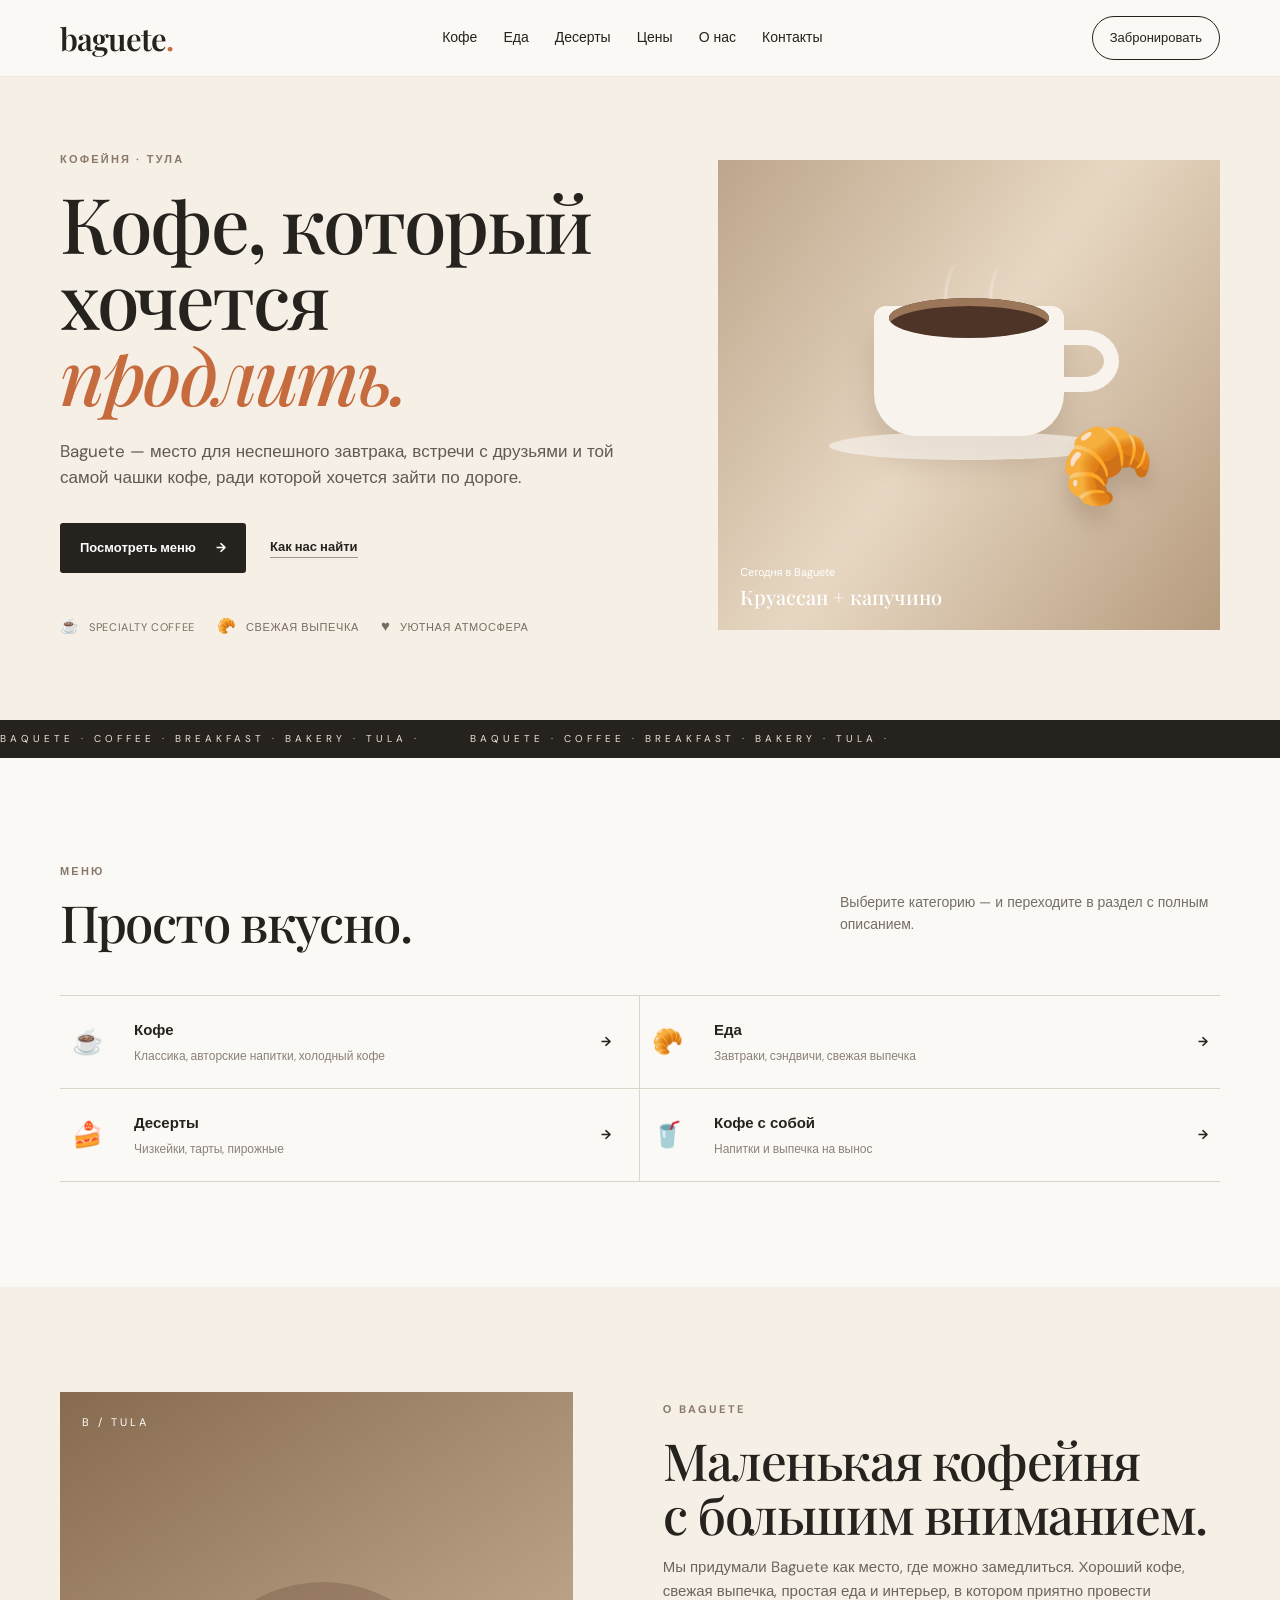
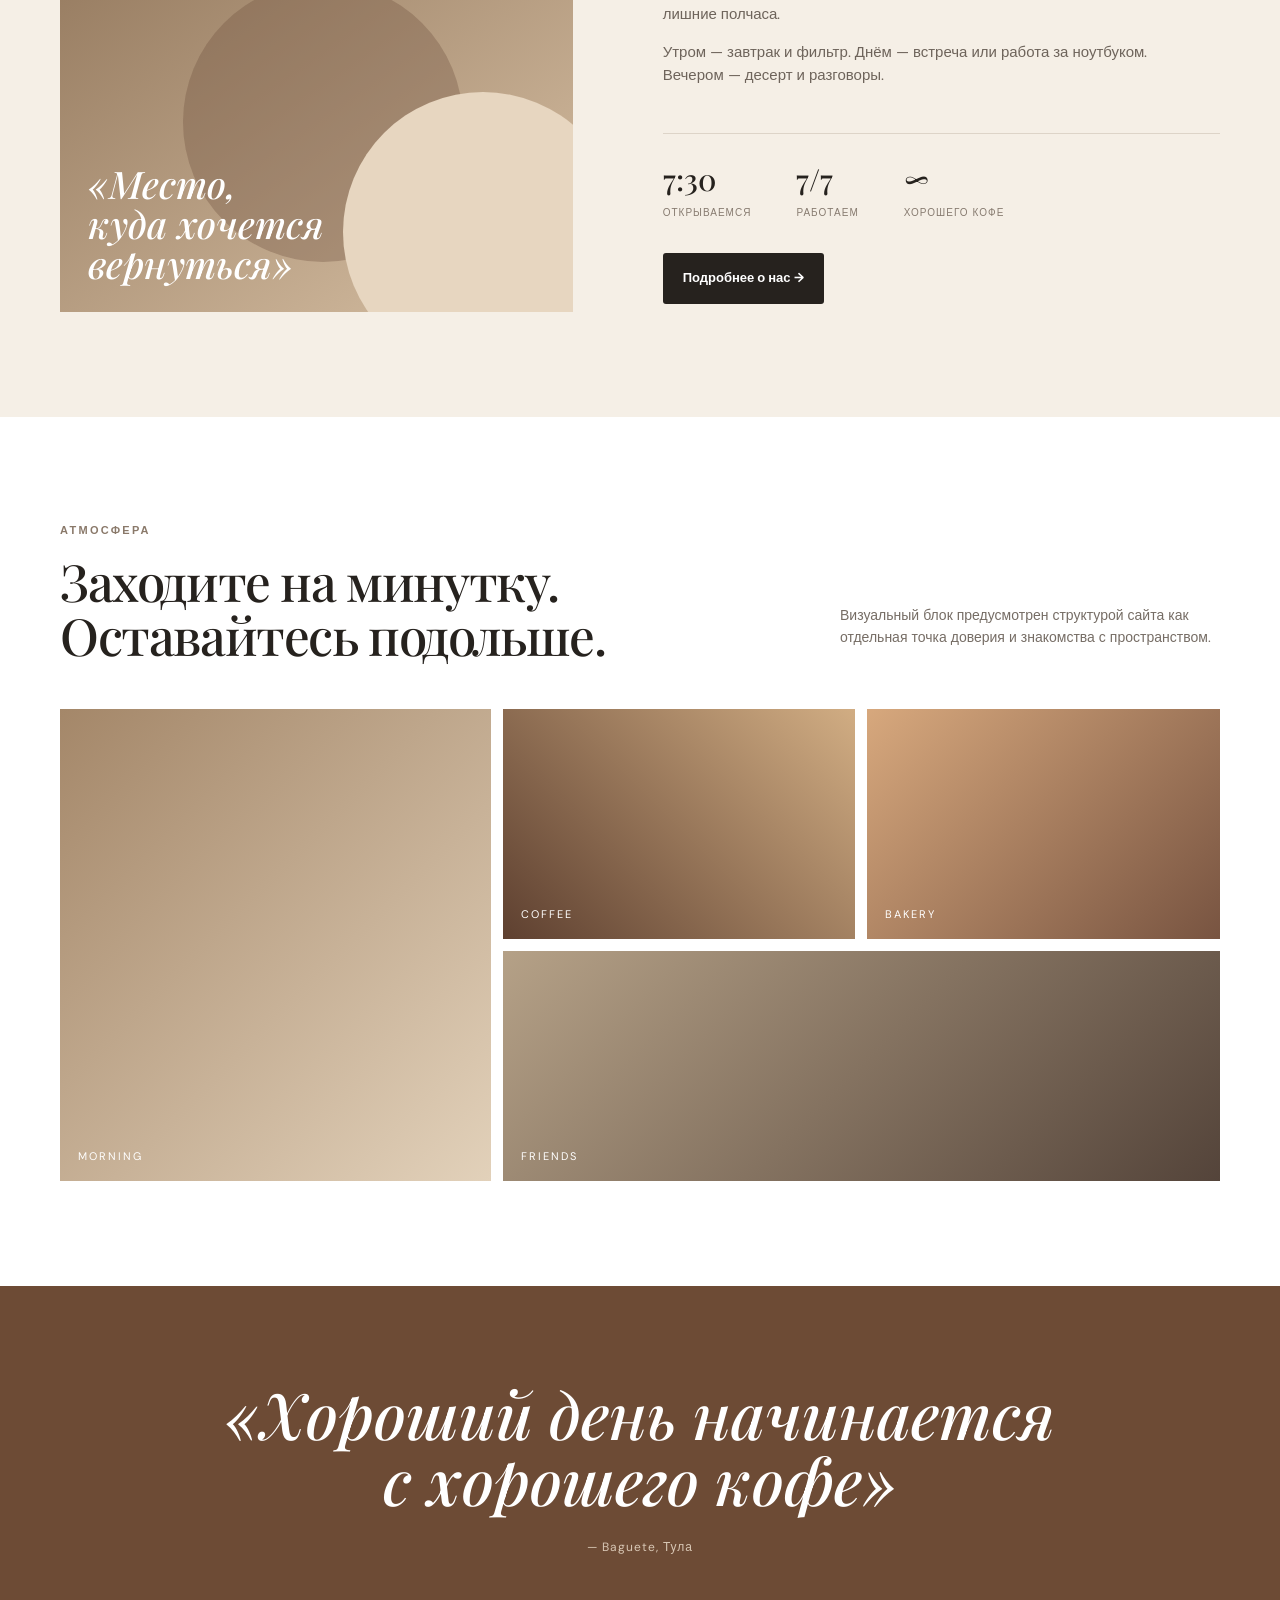
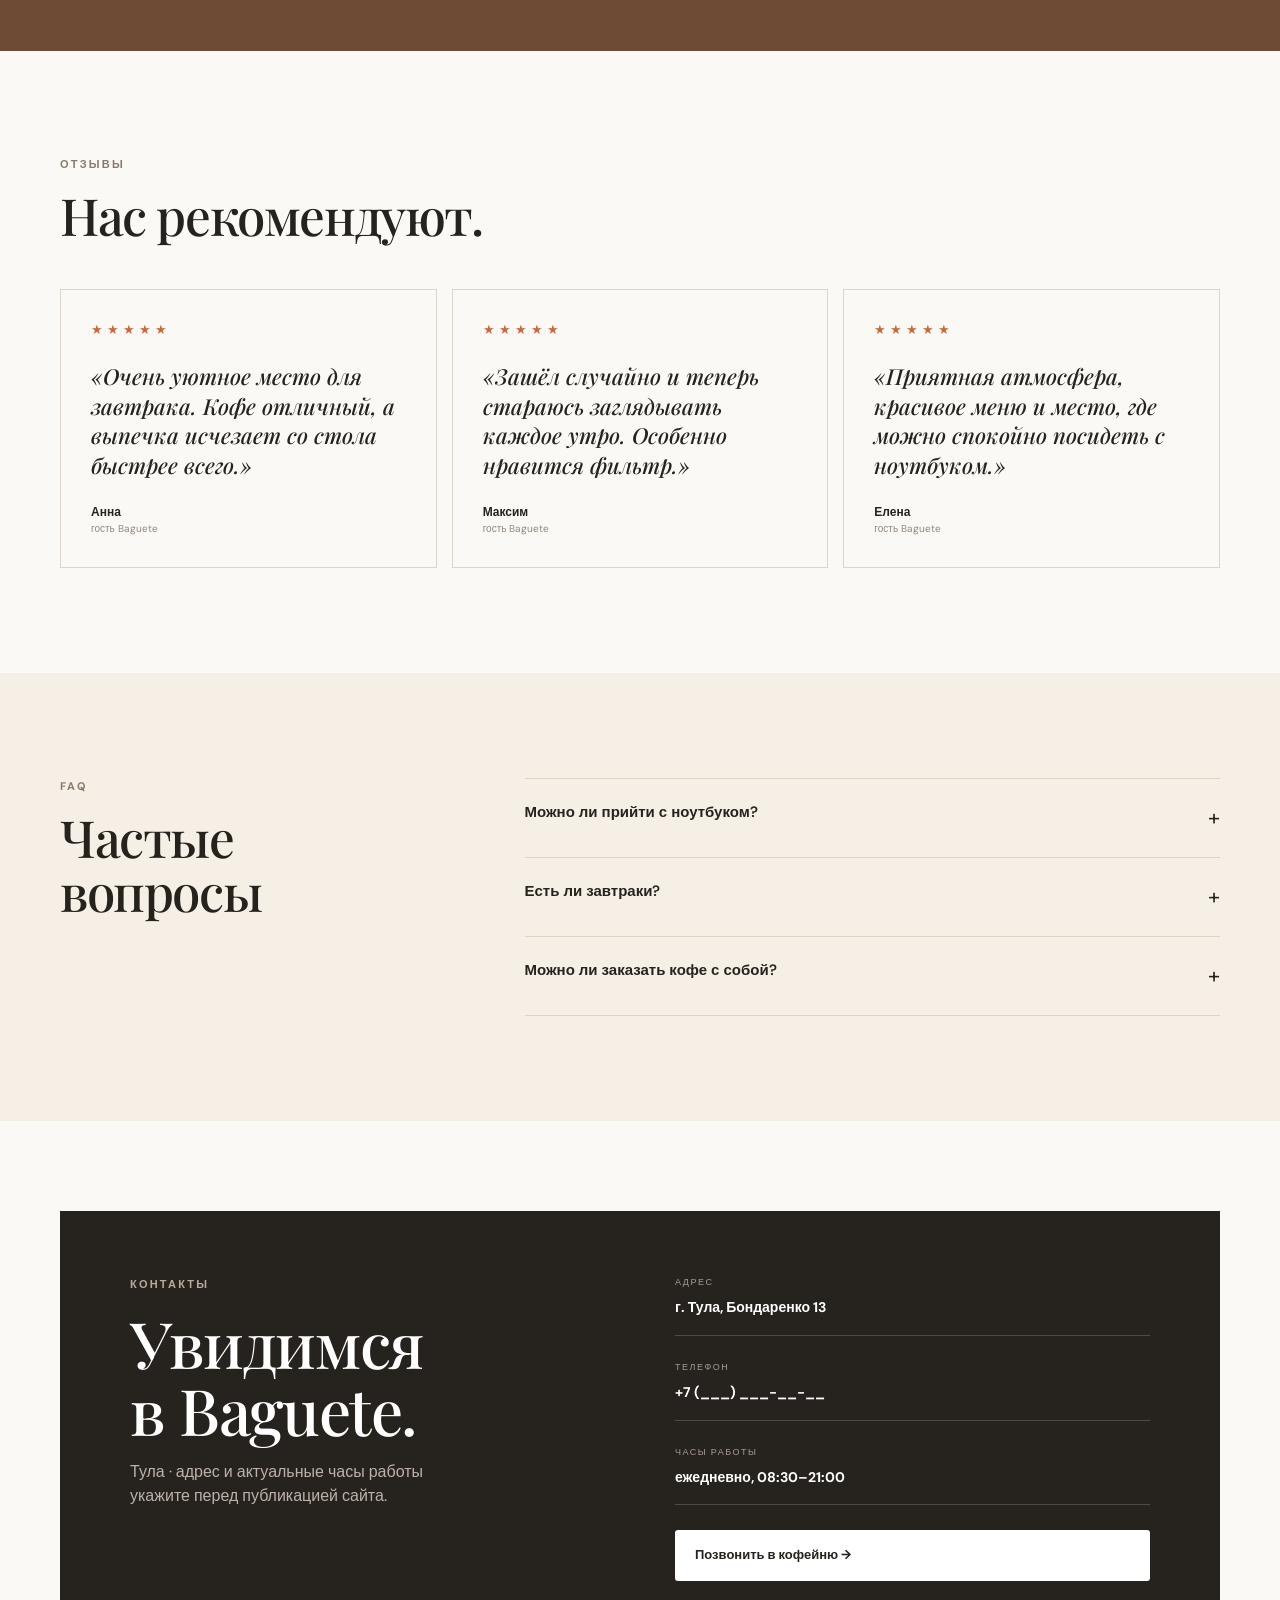
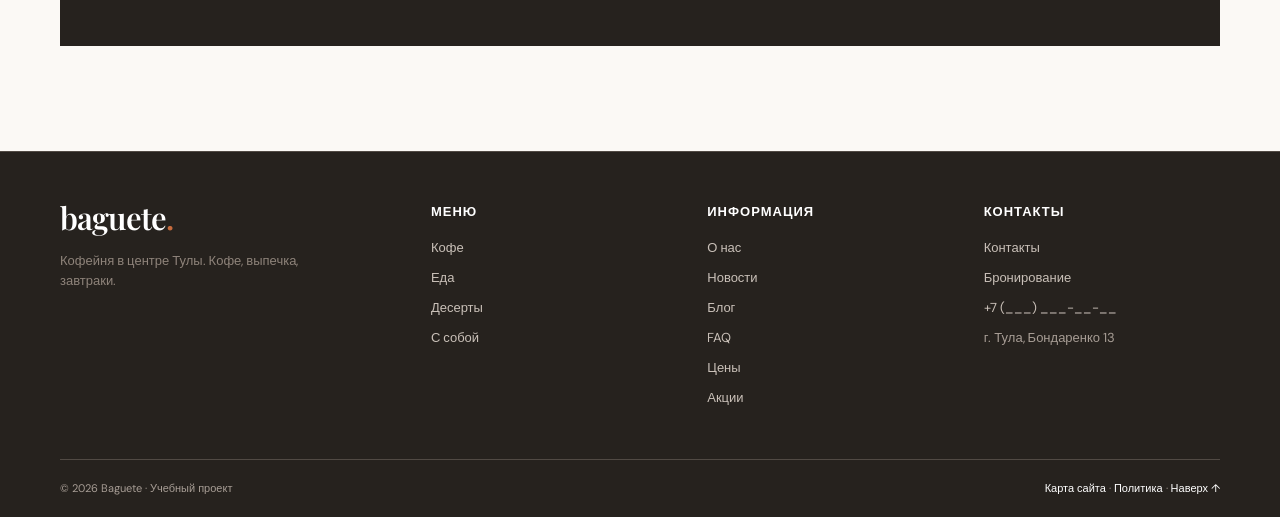
==== index.html @ bb3af548 "Add files via upload" ====
<!doctype html>
<html lang="ru">
<head>
  <meta charset="utf-8">
  <meta name="viewport" content="width=device-width, initial-scale=1">
  <title>Baguete — кофейня в Туле | Кофе, выпечка и завтраки</title>
  <meta name="description" content="Baguete — уютная кофейня в Туле. Кофе, свежая выпечка, завтраки и десерты. Загляните на чашку кофе и свежую багету.">
  <meta name="keywords" content="кофейня Тула, кофе Тула, Baguete Тула, выпечка Тула, завтраки Тула">
  <link rel="canonical" href="https://baguete-tula.example/">
  <meta property="og:title" content="Baguete — кофейня в Туле">
  <meta property="og:description" content="Кофе, свежая выпечка и уютная атмосфера в центре Тулы.">
  <meta property="og:type" content="website">
  <link rel="icon" href="favicon.svg" type="image/svg+xml">
  <link rel="stylesheet" href="style.css">
</head>
<body>
<header class="header" id="top">
  <div class="container nav">
    <a class="logo" href="index.html" aria-label="Baguete">baguete<span>.</span></a>
    <nav class="desktop-nav" aria-label="Основная навигация">
      <a href="catalog/coffee.html">Кофе</a>
      <a href="catalog/food.html">Еда</a>
      <a href="catalog/desserts.html">Десерты</a>
      <a href="prices.html">Цены</a>
      <a href="about.html">О нас</a>
      <a href="contacts.html">Контакты</a>
    </nav>
    <a class="nav-btn" href="booking.html">Забронировать</a>
    <button class="burger" aria-label="Открыть меню">☰</button>
  </div>
  <div class="mobile-nav">
    <a href="catalog/coffee.html">Кофе</a>
    <a href="catalog/food.html">Еда</a>
    <a href="catalog/desserts.html">Десерты</a>
    <a href="catalog/takeaway.html">С собой</a>
    <a href="prices.html">Цены</a>
    <a href="promo.html">Акции</a>
    <a href="booking.html">Бронирование</a>
    <a href="about.html">О нас</a>
    <a href="news.html">Новости</a>
    <a href="blog.html">Блог</a>
    <a href="faq.html">FAQ</a>
    <a href="contacts.html">Контакты</a>
    <a href="sitemap.html">Карта сайта</a>
  </div>
</header>

<main>
  <section class="hero">
    <div class="container hero-grid">
      <div class="hero-copy">
        <p class="eyebrow">кофейня · Тула</p>
        <h1>Кофе, который хочется<br><em>продлить.</em></h1>
        <p class="lead">Baguete — место для неспешного завтрака, встречи с друзьями и той самой чашки кофе, ради которой хочется зайти по дороге.</p>
        <div class="hero-actions">
          <a class="btn btn-dark" href="catalog/coffee.html">Посмотреть меню <span>→</span></a>
          <a class="text-link" href="contacts.html">Как нас найти</a>
        </div>
        <div class="mini-facts">
          <span><b>☕</b> specialty coffee</span>
          <span><b>🥐</b> свежая выпечка</span>
          <span><b>♥</b> уютная атмосфера</span>
        </div>
      </div>
      <div class="hero-card">
        <div class="coffee-art">
          <div class="steam s1"></div><div class="steam s2"></div>
          <div class="cup"><div class="coffee"></div><div class="handle"></div></div>
          <div class="plate"></div>
          <div class="pastry">🥐</div>
        </div>
        <div class="hero-card-caption"><span>Сегодня в Baguete</span><strong>Круассан + капучино</strong></div>
      </div>
    </div>
  </section>

  <section class="ticker"><div class="ticker-inner"><span>BAQUETE · COFFEE · BREAKFAST · BAKERY · TULA · </span><span>BAQUETE · COFFEE · BREAKFAST · BAKERY · TULA · </span></div></section>

  <section class="section" id="menu">
    <div class="container">
      <div class="section-head">
        <div><p class="eyebrow">меню</p><h2>Просто вкусно.</h2></div>
        <p>Выберите категорию — и переходите в раздел с полным описанием.</p>
      </div>
      <div class="menu-grid">
        <a class="menu-item" href="catalog/coffee.html">
          <div class="item-icon">☕</div>
          <div><h3>Кофе</h3><p>Классика, авторские напитки, холодный кофе</p></div>
          <strong>→</strong>
        </a>
        <a class="menu-item" href="catalog/food.html">
          <div class="item-icon">🥐</div>
          <div><h3>Еда</h3><p>Завтраки, сэндвичи, свежая выпечка</p></div>
          <strong>→</strong>
        </a>
        <a class="menu-item" href="catalog/desserts.html">
          <div class="item-icon">🍰</div>
          <div><h3>Десерты</h3><p>Чизкейки, тарты, пирожные</p></div>
          <strong>→</strong>
        </a>
        <a class="menu-item" href="catalog/takeaway.html">
          <div class="item-icon">🥤</div>
          <div><h3>Кофе с собой</h3><p>Напитки и выпечка на вынос</p></div>
          <strong>→</strong>
        </a>
      </div>
    </div>
  </section>

  <section class="about section" id="about">
    <div class="container about-grid">
      <div class="about-photo"><div class="photo-label">B / TULA</div><div class="photo-quote">«Место,<br>куда хочется<br>вернуться»</div></div>
      <div class="about-copy">
        <p class="eyebrow">о Baguete</p><h2>Маленькая кофейня<br>с большим вниманием.</h2>
        <p>Мы придумали Baguete как место, где можно замедлиться. Хороший кофе, свежая выпечка, простая еда и интерьер, в котором приятно провести лишние полчаса.</p>
        <p>Утром — завтрак и фильтр. Днём — встреча или работа за ноутбуком. Вечером — десерт и разговоры.</p>
        <div class="stats"><div><strong>7:30</strong><span>открываемся</span></div><div><strong>7/7</strong><span>работаем</span></div><div><strong>∞</strong><span>хорошего кофе</span></div></div>
        <a class="btn btn-dark" href="about.html" style="margin-top:30px;">Подробнее о нас →</a>
      </div>
    </div>
  </section>

  <section class="section gallery" id="gallery">
    <div class="container">
      <div class="section-head"><div><p class="eyebrow">атмосфера</p><h2>Заходите на минутку.<br>Оставайтесь подольше.</h2></div><p>Визуальный блок предусмотрен структурой сайта как отдельная точка доверия и знакомства с пространством.</p></div>
      <div class="gallery-grid"><div class="g g1"><span>morning</span></div><div class="g g2"><span>coffee</span></div><div class="g g3"><span>bakery</span></div><div class="g g4"><span>friends</span></div></div>
    </div>
  </section>

  <section class="quote-section"><div class="container"><p>«Хороший день начинается<br>с хорошего кофе»</p><span>— Baguete, Тула</span></div></section>

  <section class="section reviews" id="reviews">
    <div class="container">
      <div class="section-head"><div><p class="eyebrow">отзывы</p><h2>Нас рекомендуют.</h2></div></div>
      <div class="review-grid">
        <article><div class="stars">★★★★★</div><p>«Очень уютное место для завтрака. Кофе отличный, а выпечка исчезает со стола быстрее всего.»</p><strong>Анна</strong><span>гость Baguete</span></article>
        <article><div class="stars">★★★★★</div><p>«Зашёл случайно и теперь стараюсь заглядывать каждое утро. Особенно нравится фильтр.»</p><strong>Максим</strong><span>гость Baguete</span></article>
        <article><div class="stars">★★★★★</div><p>«Приятная атмосфера, красивое меню и место, где можно спокойно посидеть с ноутбуком.»</p><strong>Елена</strong><span>гость Baguete</span></article>
      </div>
    </div>
  </section>

  <section class="faq section">
    <div class="container faq-grid">
      <div><p class="eyebrow">FAQ</p><h2>Частые вопросы</h2></div>
      <div class="faq-list">
        <details><summary>Можно ли прийти с ноутбуком? <span>+</span></summary><p>Да. В Baguete можно спокойно поработать или встретиться по делам.</p></details>
        <details><summary>Есть ли завтраки? <span>+</span></summary><p>Да, в меню предусмотрены завтраки и блюда, которые хорошо подходят для утра.</p></details>
        <details><summary>Можно ли заказать кофе с собой? <span>+</span></summary><p>Конечно. Кофе и выпечку можно взять с собой.</p></details>
      </div>
    </div>
  </section>

  <section class="contact section" id="contacts">
    <div class="container contact-card">
      <div><p class="eyebrow">контакты</p><h2>Увидимся<br>в Baguete.</h2><p class="contact-lead">Тула · адрес и актуальные часы работы укажите перед публикацией сайта.</p></div>
      <div class="contact-info">
        <div><span>АДРЕС</span><strong>г. Тула, Бондаренко 13</strong></div>
        <div><span>ТЕЛЕФОН</span><strong>+7 (___) ___-__-__</strong></div>
        <div><span>ЧАСЫ РАБОТЫ</span><strong>ежедневно, 08:30–21:00</strong></div>
        <a class="btn btn-light" href="tel:+70000000000">Позвонить в кофейню →</a>
      </div>
    </div>
  </section>
</main>

<footer class="footer">
  <div class="container footer-grid">
    <div>
      <a class="logo light" href="index.html">baguete<span>.</span></a>
      <p class="footer-about">Кофейня в центре Тулы. Кофе, выпечка, завтраки.</p>
    </div>
    <div>
      <h4>Меню</h4>
      <ul>
        <li><a href="catalog/coffee.html">Кофе</a></li>
        <li><a href="catalog/food.html">Еда</a></li>
        <li><a href="catalog/desserts.html">Десерты</a></li>
        <li><a href="catalog/takeaway.html">С собой</a></li>
      </ul>
    </div>
    <div>
      <h4>Информация</h4>
      <ul>
        <li><a href="about.html">О нас</a></li>
        <li><a href="news.html">Новости</a></li>
        <li><a href="blog.html">Блог</a></li>
        <li><a href="faq.html">FAQ</a></li>
        <li><a href="prices.html">Цены</a></li>
        <li><a href="promo.html">Акции</a></li>
      </ul>
    </div>
    <div>
      <h4>Контакты</h4>
      <ul>
        <li><a href="contacts.html">Контакты</a></li>
        <li><a href="booking.html">Бронирование</a></li>
        <li><a href="tel:+70000000000">+7 (___) ___-__-__</a></li>
        <li>г. Тула, Бондаренко 13</li>
      </ul>
    </div>
  </div>
  <div class="container footer-row">
    <span>© 2026 Baguete · Учебный проект</span>
    <div>
      <a href="sitemap.html">Карта сайта</a> ·
      <a href="privacy.html">Политика</a> ·
      <a href="#top">Наверх ↑</a>
    </div>
  </div>
</footer>

<script>
const b=document.querySelector('.burger'),m=document.querySelector('.mobile-nav');
if(b){b.addEventListener('click',()=>m.classList.toggle('open'));}
m.querySelectorAll('a').forEach(a=>a.addEventListener('click',()=>m.classList.remove('open')));

document.querySelectorAll('.menu-tabs button').forEach(btn=>{
  btn.addEventListener('click',()=>{
    document.querySelectorAll('.menu-tabs button').forEach(b=>b.classList.remove('active'));
    btn.classList.add('active');
    const cat=btn.dataset.cat;
    document.querySelectorAll('.menu-item').forEach(item=>item.style.display=(cat==='all'||item.dataset.cat===cat)?'grid':'none');
  });
});
</script>
</body>
</html>
---- style.css ----
@import url('https://fonts.googleapis.com/css2?family=DM+Sans:wght@400;500;600;700&family=Playfair+Display:ital,wght@0,500;0,600;1,500;1,600&display=swap');

:root{
  --ink:#26221e;
  --cream:#f5efe6;
  --paper:#fbf9f5;
  --brown:#6d4b35;
  --line:#ddd4c8;
  --accent:#c66b3d;
}

*{box-sizing:border-box}
html{scroll-behavior:smooth}
body{
  margin:0;
  color:var(--ink);
  background:var(--paper);
  font-family:"DM Sans",Arial,sans-serif;
  line-height:1.55;
}
a{color:inherit;text-decoration:none}
.container{width:min(1160px,calc(100% - 40px));margin:auto}

/* HEADER */
.header{
  position:sticky;top:0;z-index:20;
  background:rgba(251,249,245,.94);
  backdrop-filter:blur(12px);
  border-bottom:1px solid rgba(38,34,30,.08);
}
.nav{height:76px;display:flex;align-items:center;gap:32px}
.logo{font:600 31px/1 "Playfair Display",serif;letter-spacing:-1px}
.logo span{color:var(--accent)}
.desktop-nav{display:flex;gap:26px;margin:auto;font-size:14px}
.desktop-nav a:hover,.text-link:hover{color:var(--accent)}
.nav-btn{border:1px solid var(--ink);padding:11px 17px;border-radius:999px;font-size:13px}
.burger,.mobile-nav{display:none}

/* HERO */
.hero{padding:74px 0 82px;background:var(--cream);overflow:hidden}
.hero-grid{display:grid;grid-template-columns:1fr .86fr;gap:75px;align-items:center}
.eyebrow{
  text-transform:uppercase;letter-spacing:2.2px;font-size:11px;
  font-weight:700;color:#8a796a;margin:0 0 16px;
}
.hero h1{font:500 clamp(48px,6vw,78px)/.99 "Playfair Display",serif;letter-spacing:-2.5px;margin:0 0 26px}
.hero h1 em{color:var(--accent)}
.lead{max-width:580px;font-size:17px;color:#625950}
.hero-actions{display:flex;align-items:center;gap:24px;margin:32px 0 42px}
.btn{display:inline-flex;gap:20px;align-items:center;padding:15px 20px;border-radius:3px;font-size:13px;font-weight:700;cursor:pointer;border:0}
.btn-dark{background:var(--ink);color:#fff}
.btn-light{background:#fff;color:var(--ink)}
.text-link{font-weight:600;font-size:13px;border-bottom:1px solid #999}
.mini-facts{display:flex;gap:22px;flex-wrap:wrap;font-size:11px;color:#796d63;text-transform:uppercase;letter-spacing:.6px}
.mini-facts b{font-size:15px;margin-right:6px}
.hero-card{
  background:#dbcab5;min-height:470px;position:relative;
  display:flex;align-items:center;justify-content:center;overflow:hidden;
}
.coffee-art{
  width:100%;height:100%;position:absolute;inset:0;
  background:radial-gradient(circle at 50% 45%,#eee2d2 0 17%,transparent 18%),
             linear-gradient(125deg,#bda58b,#e7d7c2 48%,#b69b7e);
}
.cup{
  position:absolute;left:50%;top:45%;width:190px;height:130px;
  transform:translate(-50%,-50%);background:#f8f4ed;
  border-radius:12px 12px 42px 42px;box-shadow:0 25px 30px #765d4740;
}
.coffee{position:absolute;left:15px;right:15px;top:-8px;height:40px;background:#4e3427;border-radius:50%;box-shadow:inset 0 8px 0 #9b7658}
.handle{position:absolute;right:-55px;top:24px;width:70px;height:62px;border:15px solid #f8f4ed;border-left:0;border-radius:0 50% 50% 0}
.plate{position:absolute;left:50%;top:58%;transform:translateX(-50%);width:280px;height:28px;border-radius:50%;background:#f8f4edaa}
.pastry{position:absolute;right:13%;bottom:22%;font-size:76px;filter:drop-shadow(0 15px 10px #765d4740)}
.steam{position:absolute;width:30px;height:90px;border-left:2px solid #fff8;top:22%;border-radius:50%;filter:blur(1px)}
.s1{left:45%}
.s2{left:54%}
.hero-card-caption{position:absolute;left:22px;bottom:20px;display:flex;flex-direction:column;gap:2px;font-size:11px;color:#fff}
.hero-card-caption strong{font:500 20px "Playfair Display",serif}

/* TICKER */
.ticker{overflow:hidden;background:var(--ink);color:#eee3d7;padding:11px 0;font-size:10px;letter-spacing:4px;white-space:nowrap}
.ticker-inner{display:flex;gap:50px;width:max-content;animation:scroll 28s linear infinite}
@keyframes scroll{to{transform:translateX(-50%)}}

/* SECTIONS */
.section{padding:105px 0}
.section-head{display:flex;justify-content:space-between;align-items:end;gap:50px;margin-bottom:46px}
.section-head h2,.about h2,.faq h2,.contact h2{
  font:500 clamp(36px,4vw,56px)/1.05 "Playfair Display",serif;
  letter-spacing:-1.4px;margin:0;
}
.section-head>p{max-width:380px;color:#766d65;font-size:14px}

/* BREADCRUMBS */
.breadcrumbs{font-size:12px;color:#8b8178;margin-bottom:30px}
.breadcrumbs a{color:var(--accent);text-decoration:none}
.breadcrumbs a:hover{text-decoration:underline}
.breadcrumbs span{color:#5a5149}

/* MENU */
.menu-tabs{display:flex;gap:8px;margin-bottom:25px;flex-wrap:wrap}
.menu-tabs button{border:1px solid var(--line);background:transparent;padding:10px 18px;border-radius:999px;cursor:pointer;font:inherit;font-size:12px}
.menu-tabs button.active,.menu-tabs button:hover{background:var(--ink);color:#fff;border-color:var(--ink)}
.menu-grid{display:grid;grid-template-columns:1fr 1fr;border-top:1px solid var(--line)}
.menu-item{
  display:grid;grid-template-columns:46px 1fr auto;gap:16px;align-items:center;
  padding:23px 12px;border-bottom:1px solid var(--line);
}
.menu-item:nth-child(odd){border-right:1px solid var(--line);padding-right:28px}
.item-icon{font-size:25px}
.menu-item h3{font-size:15px;margin:0 0 4px}
.menu-item p{font-size:12px;color:#8b8178;margin:0}
.menu-item>strong{font-size:13px}
.note{font-size:11px;color:#9a8f84;margin-top:18px}

/* ABOUT */
.about{background:var(--cream)}
.about-grid{display:grid;grid-template-columns:.92fr 1fr;gap:90px;align-items:center}
.about-photo{height:520px;background:linear-gradient(145deg,#876b50,#d7c0a4);position:relative;overflow:hidden}
.about-photo:after{
  content:"";position:absolute;width:280px;height:280px;border-radius:50%;
  background:#e7d6c0;right:-50px;bottom:-60px;box-shadow:-160px -110px 0 #6c503c55;
}
.photo-label{position:absolute;top:22px;left:22px;color:#fff;font-size:11px;letter-spacing:3px;z-index:2}
.photo-quote{position:absolute;left:28px;bottom:28px;color:#fff;font:italic 500 38px/1.05 "Playfair Display",serif;z-index:2}
.about-copy>p:not(.eyebrow){max-width:530px;color:#6e645b;font-size:15px}
.stats{display:flex;gap:45px;margin-top:45px;border-top:1px solid var(--line);padding-top:25px}
.stats strong{display:block;font:500 30px "Playfair Display",serif}
.stats span{font-size:10px;text-transform:uppercase;letter-spacing:1px;color:#877b70}

/* GALLERY */
.gallery{background:#fff}
.gallery-grid{display:grid;grid-template-columns:1.1fr .9fr .9fr;grid-template-rows:230px 230px;gap:12px}
.g{position:relative;overflow:hidden;background:#c7b29a}
.g:before{content:"";position:absolute;inset:0;background:linear-gradient(135deg,#a48769,#e2d1ba)}
.g:nth-child(2):before{background:linear-gradient(45deg,#5e4030,#d1ad83)}
.g:nth-child(3):before{background:linear-gradient(135deg,#d7a87d,#785441)}
.g:nth-child(4):before{background:linear-gradient(135deg,#b5a187,#54443a)}
.g1{grid-row:span 2}
.g4{grid-column:2/4}
.g span{position:absolute;left:18px;bottom:16px;color:#fff;font-size:11px;text-transform:uppercase;letter-spacing:2px}

/* QUOTE */
.quote-section{background:var(--brown);color:#fff;padding:95px 0;text-align:center}
.quote-section p{font:italic 500 clamp(38px,5vw,65px)/1.03 "Playfair Display",serif;margin:0}
.quote-section span{display:block;margin-top:25px;color:#d8c7b5;font-size:12px;letter-spacing:1px}

/* REVIEWS */
.review-grid{display:grid;grid-template-columns:repeat(3,1fr);gap:15px}
.review-grid article{padding:30px;border:1px solid var(--line);min-height:260px;display:flex;flex-direction:column}
.stars{letter-spacing:4px;color:var(--accent);font-size:13px}
.review-grid p{font:italic 500 22px/1.35 "Playfair Display",serif}
.review-grid strong{font-size:12px;margin-top:auto}
.review-grid span{font-size:10px;color:#92877c}

/* FAQ */
.faq{background:var(--cream)}
.faq-grid{display:grid;grid-template-columns:.7fr 1.3fr;gap:90px}
.faq-list details{border-top:1px solid var(--line);padding:22px 0}
.faq-list details:last-child{border-bottom:1px solid var(--line)}
summary{list-style:none;cursor:pointer;font-size:15px;font-weight:600;display:flex;justify-content:space-between}
summary::-webkit-details-marker{display:none}
summary span{font-size:22px;font-weight:400}
.faq-list p{color:#756b61;font-size:13px;max-width:600px}

/* CONTACT */
.contact{padding-top:90px}
.contact-card{
  background:var(--ink);color:#fff;padding:65px 70px;
  display:grid;grid-template-columns:1fr 1fr;gap:70px;
}
.contact-card .eyebrow{color:#b8aa9c}
.contact h2{font-size:64px}
.contact-lead{color:#bdb2a8;max-width:350px}
.contact-info{display:flex;flex-direction:column;gap:25px;justify-content:center}
.contact-info div{border-bottom:1px solid #514a44;padding-bottom:15px}
.contact-info span{display:block;font-size:9px;letter-spacing:1.5px;color:#a79b91;margin-bottom:5px}
.contact-info strong{font-size:14px}

/* FORM */
.form{display:flex;flex-direction:column;gap:16px;max-width:520px}
.form input,.form textarea,.form select{
  padding:14px 16px;border:1px solid var(--line);background:#fff;
  font:inherit;font-size:14px;border-radius:3px;
}
.form textarea{min-height:120px;resize:vertical}
.form button{align-self:flex-start}

/* CONTENT PAGES */
.content-page{padding:80px 0}
.content-page h1{font:500 clamp(40px,5vw,64px)/1.05 "Playfair Display",serif;letter-spacing:-1.5px;margin:0 0 30px}
.content-page h2{font:500 32px/1.1 "Playfair Display",serif;margin:45px 0 18px}
.content-page h3{font-size:18px;margin:30px 0 12px}
.content-page p{max-width:760px;color:#5a5149}
.content-page ul{max-width:760px;color:#5a5149;padding-left:22px}
.content-page ul li{margin-bottom:8px}

/* CARDS GRID */
.cards-grid{display:grid;grid-template-columns:repeat(3,1fr);gap:20px;margin-top:30px}
.card{padding:30px;border:1px solid var(--line);background:#fff}
.card h3{margin:0 0 10px;font:500 22px "Playfair Display",serif}
.card p{font-size:13px;color:#766d65;margin:0}
.card .date{font-size:11px;color:var(--accent);letter-spacing:1px;text-transform:uppercase;margin-bottom:12px}

/* FOOTER */
.footer{background:var(--ink);color:#a79d95;padding:28px 0;border-top:1px solid #514a44}
.footer-row{display:flex;align-items:center;justify-content:space-between;font-size:11px;flex-wrap:wrap;gap:12px}
.logo.light{color:#fff}
.footer a{color:#fff}
.footer a:hover{color:var(--accent)}

/* MOBILE */
@media(max-width:800px){
  .container{width:min(100% - 28px,600px)}
  .desktop-nav,.nav-btn{display:none}
  .burger{display:block;margin-left:auto;background:none;border:0;font-size:24px;cursor:pointer}
  .mobile-nav{padding:0 14px 16px;gap:14px;flex-wrap:wrap}
  .mobile-nav.open{display:flex}
  .hero{padding:55px 0}
  .hero-grid,.about-grid,.contact-card,.faq-grid{grid-template-columns:1fr;gap:45px}
  .hero h1{font-size:52px}
  .hero-card{min-height:390px}
  .section{padding:75px 0}
  .section-head{display:block;margin-bottom:32px}
  .section-head>p{margin-top:18px}
  .menu-grid{grid-template-columns:1fr}
  .menu-item:nth-child(odd){border-right:0;padding-right:12px}
  .gallery-grid{grid-template-columns:1fr 1fr;grid-template-rows:190px 190px}
  .g1{grid-row:span 2}
  .g4{grid-column:auto}
  .review-grid,.cards-grid{grid-template-columns:1fr}
  .contact-card{padding:45px 28px}
  .contact h2{font-size:52px}
  .about-photo{height:400px}
  .content-page h1{font-size:40px}
}

/* ===== ОБНОВЛЁННЫЙ ФУТЕР ===== */
.footer {
  background: var(--ink);
  color: #a79d95;
  padding: 50px 0 20px;
  border-top: 1px solid #514a44;
}

.footer-grid {
  display: grid;
  grid-template-columns: 1.4fr 1fr 1fr 1fr;
  gap: 40px;
  margin-bottom: 40px;
}

.footer h4 {
  color: #fff;
  font-size: 13px;
  letter-spacing: 1px;
  text-transform: uppercase;
  margin: 0 0 16px;
  font-weight: 600;
}

.footer ul {
  list-style: none;
  padding: 0;
  margin: 0;
}

.footer ul li {
  margin-bottom: 10px;
  font-size: 13px;
}

.footer ul li a {
  color: #c9c0b8;
}

.footer ul li a:hover {
  color: var(--accent);
}

.footer-about {
  font-size: 13px;
  color: #8e837a;
  max-width: 260px;
  margin-top: 14px;
}

.footer-row {
  display: flex;
  align-items: center;
  justify-content: space-between;
  font-size: 11px;
  flex-wrap: wrap;
  gap: 12px;
  padding-top: 20px;
  border-top: 1px solid #514a44;
}

@media (max-width: 800px) {
  .footer-grid {
    grid-template-columns: 1fr 1fr;
    gap: 30px;
  }
}
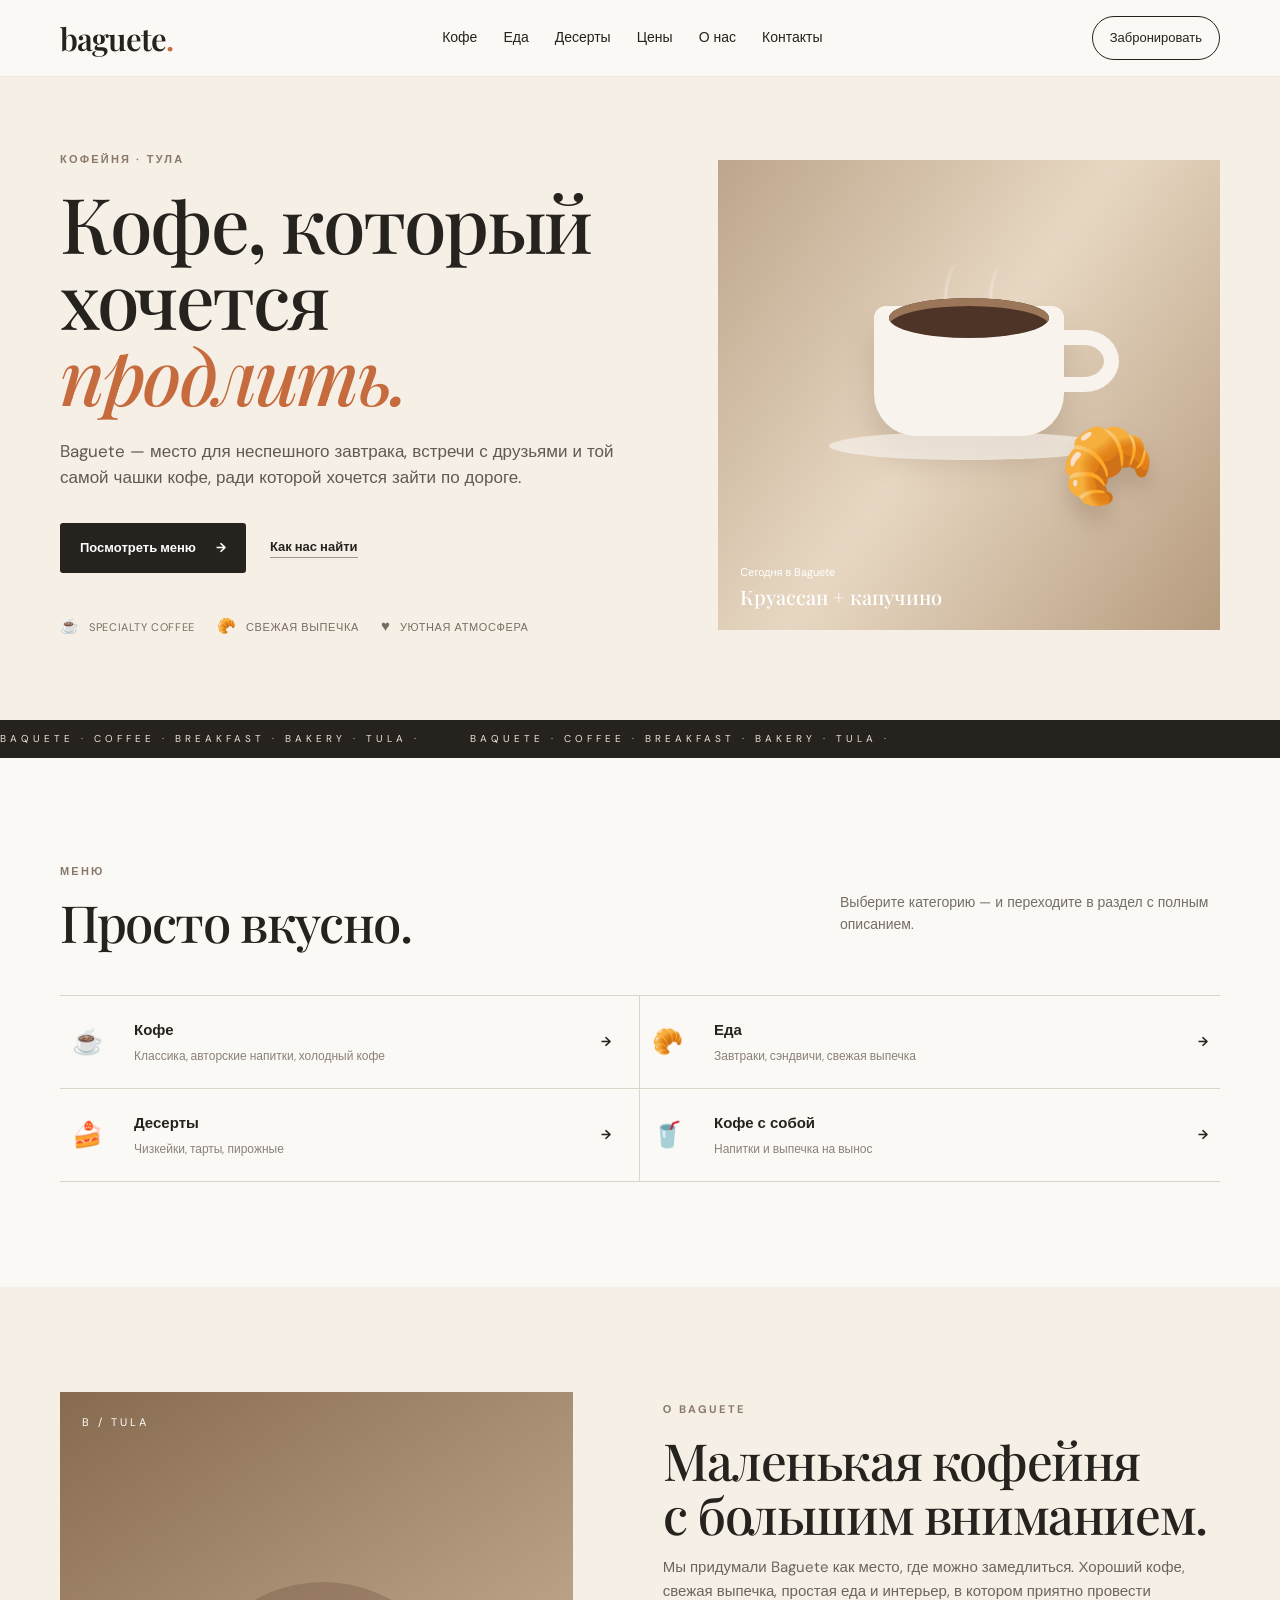
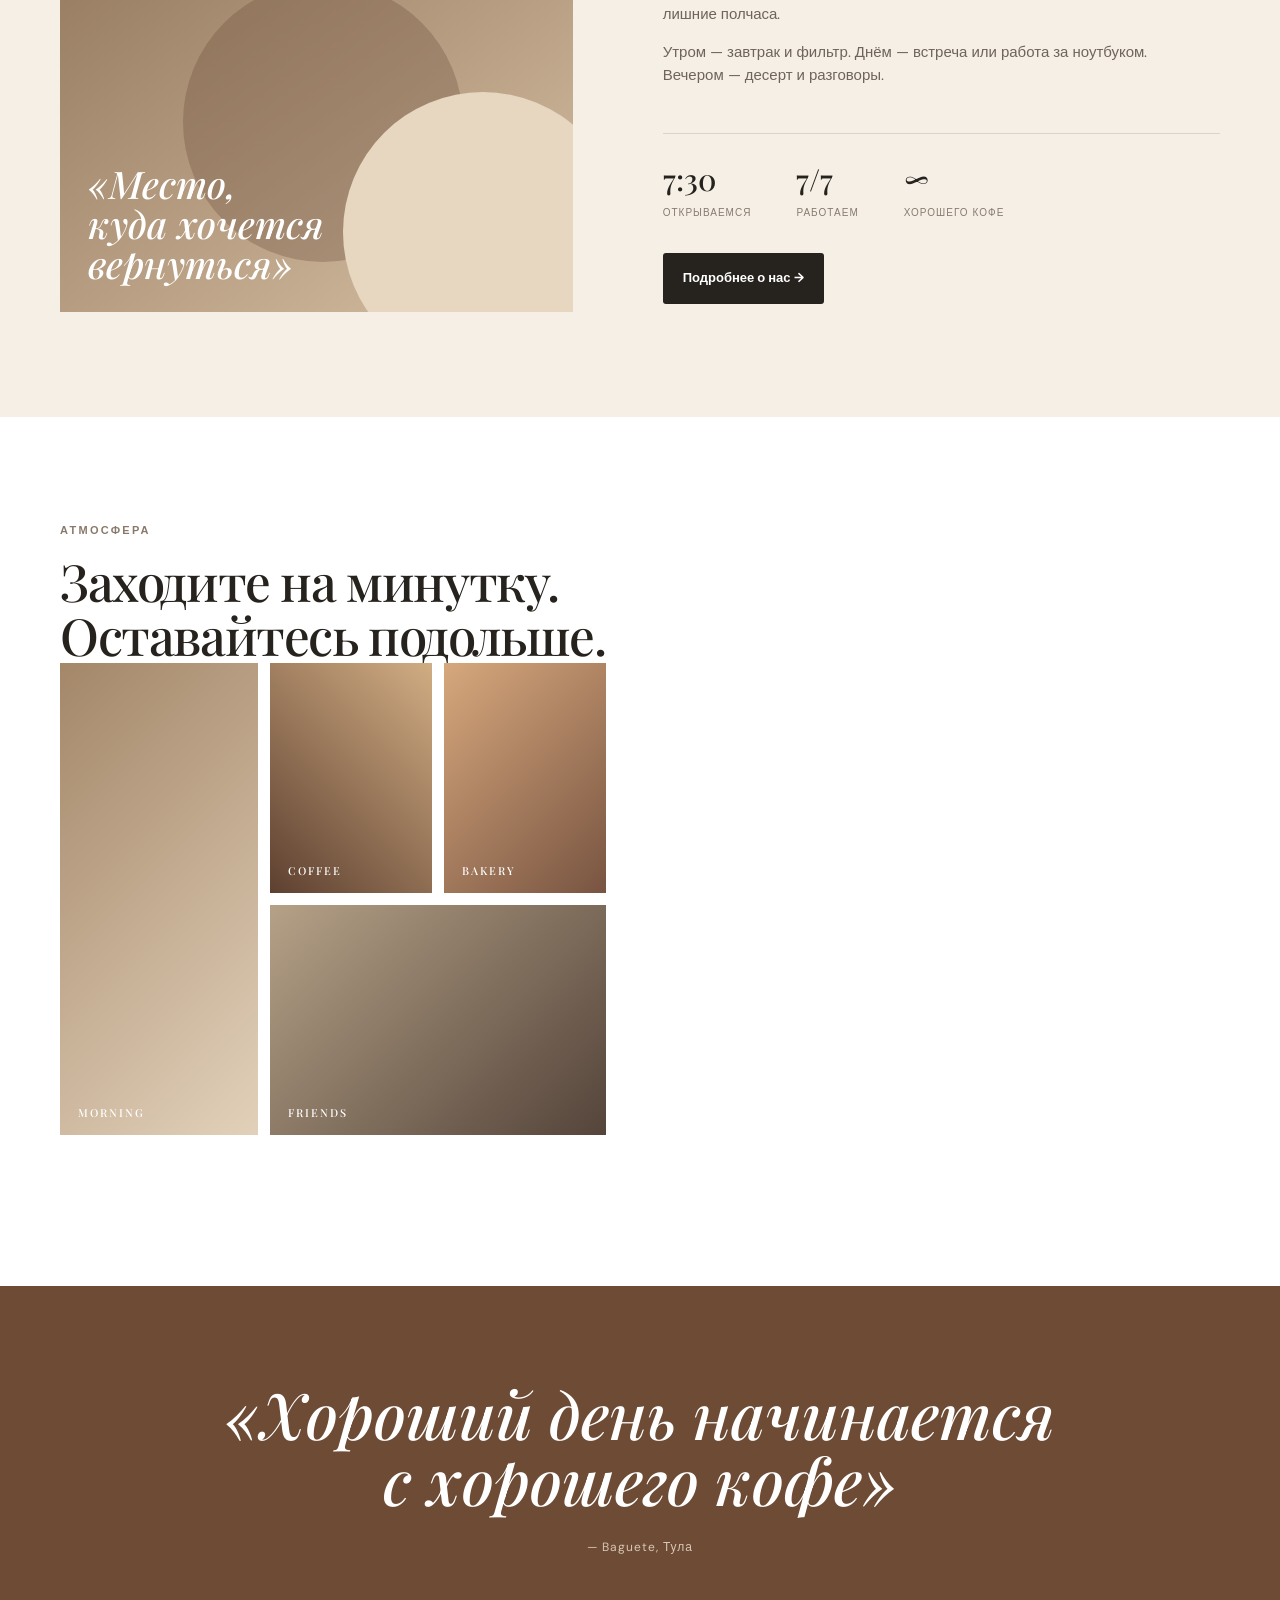
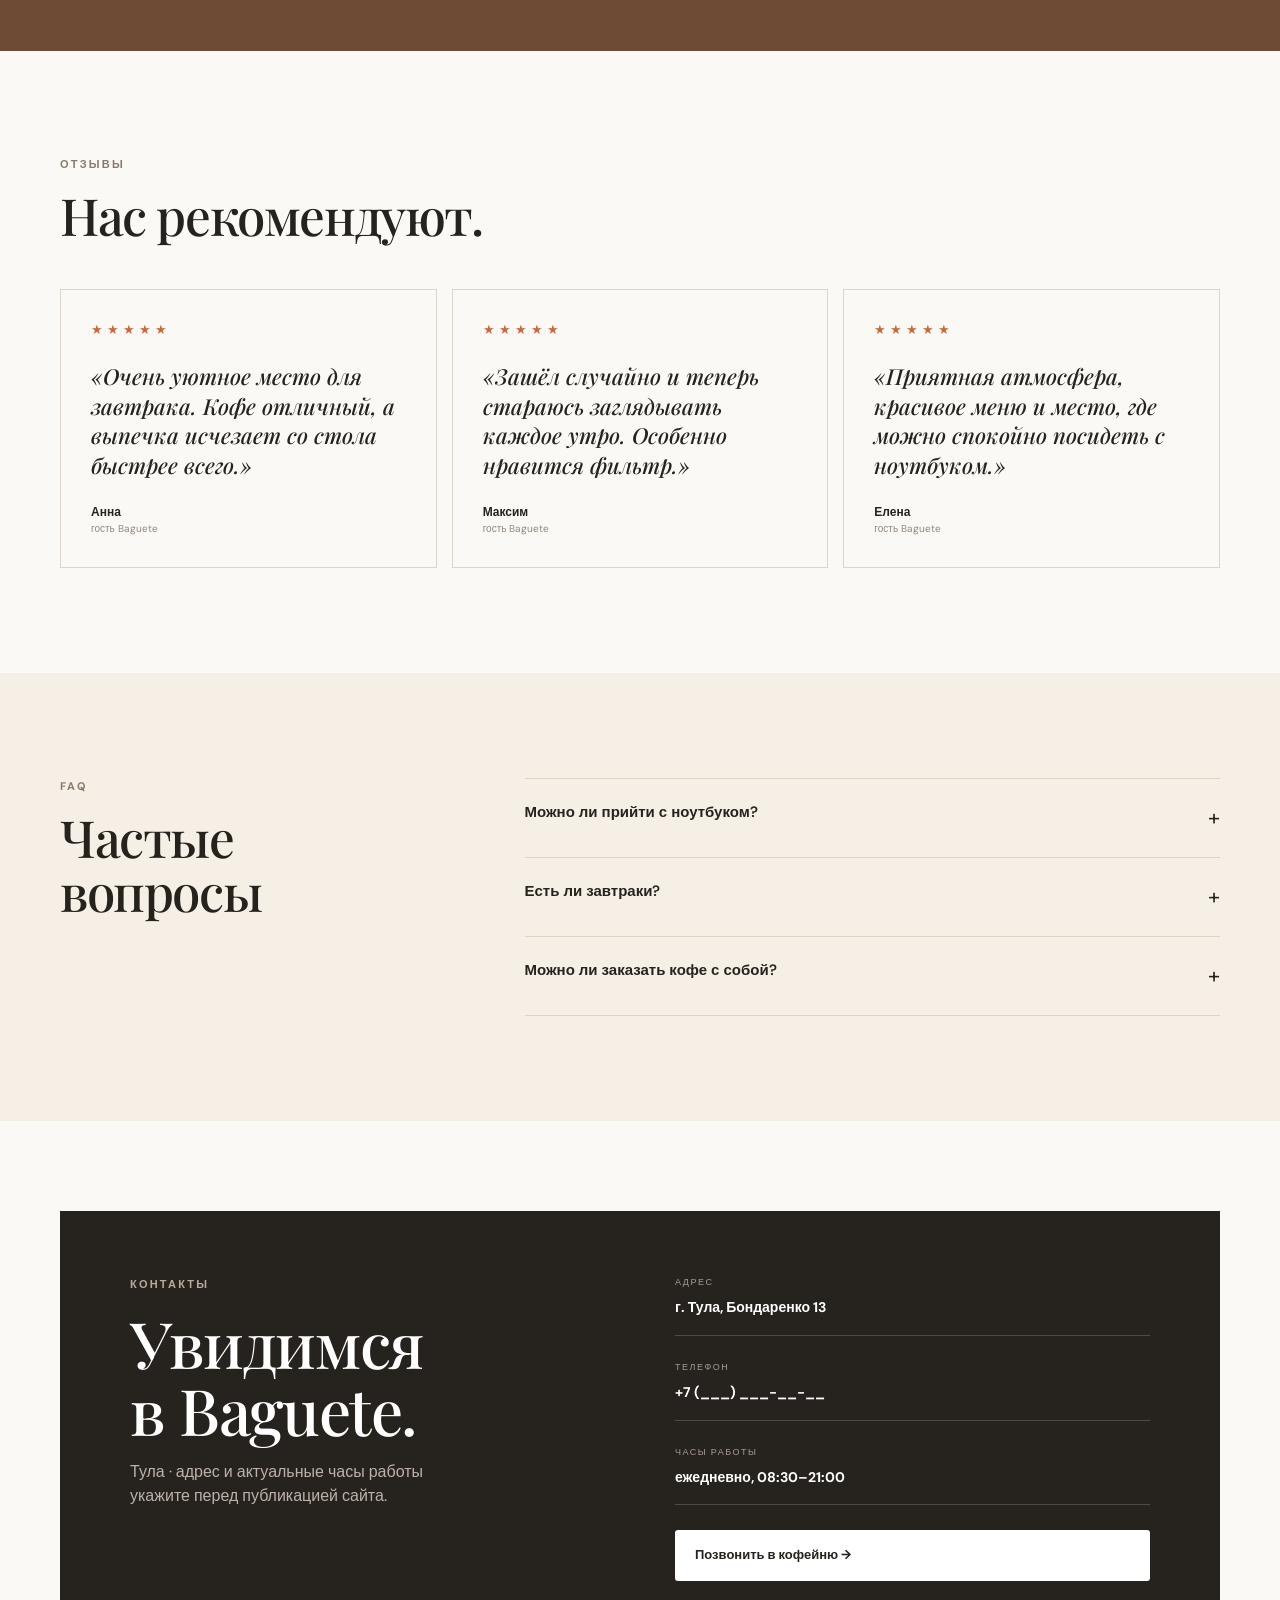
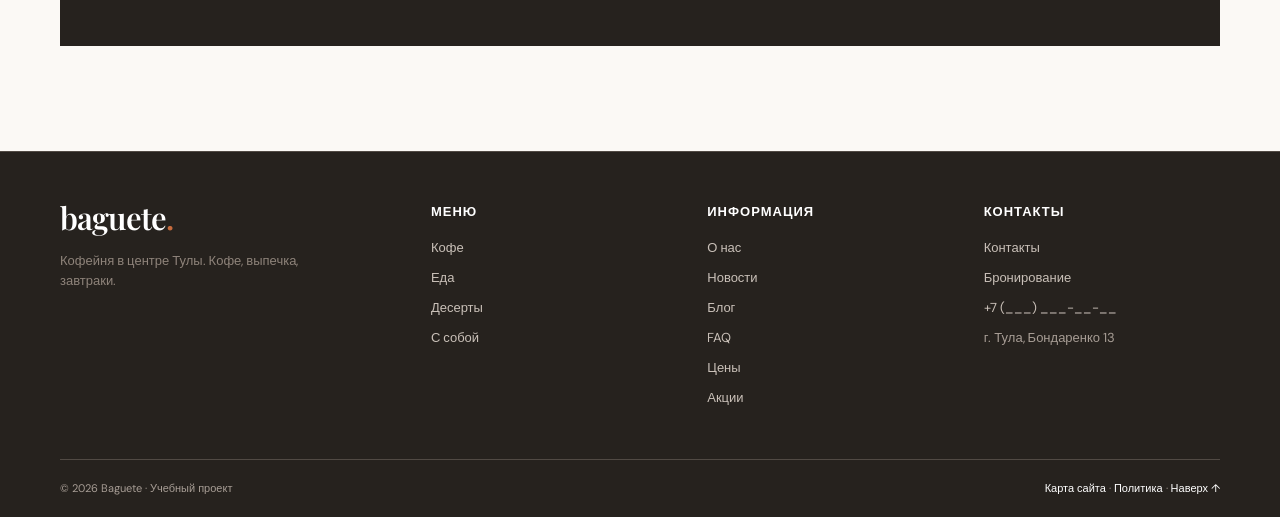
==== commit 73467e2e: "Fix HTML encoding issues in index.html" ====
--- a/index.html
+++ b/index.html
@@ -122,7 +122,7 @@
 
   <section class="section gallery" id="gallery">
     <div class="container">
-      <div class="section-head"><div><p class="eyebrow">атмосфера</p><h2>Заходите на минутку.<br>Оставайтесь подольше.</h2></div><p>Визуальный блок предусмотрен структурой сайта как отдельная точка доверия и знакомства с пространством.</p></div>
+      <div class="section-head"><div><p class="eyebrow">атмосфера</p><h2>Заходите на минутку.<br>Оставайтесь подольше.
       <div class="gallery-grid"><div class="g g1"><span>morning</span></div><div class="g g2"><span>coffee</span></div><div class="g g3"><span>bakery</span></div><div class="g g4"><span>friends</span></div></div>
     </div>
   </section>
@@ -225,4 +225,4 @@
 });
 </script>
 </body>
-</html>+</html>
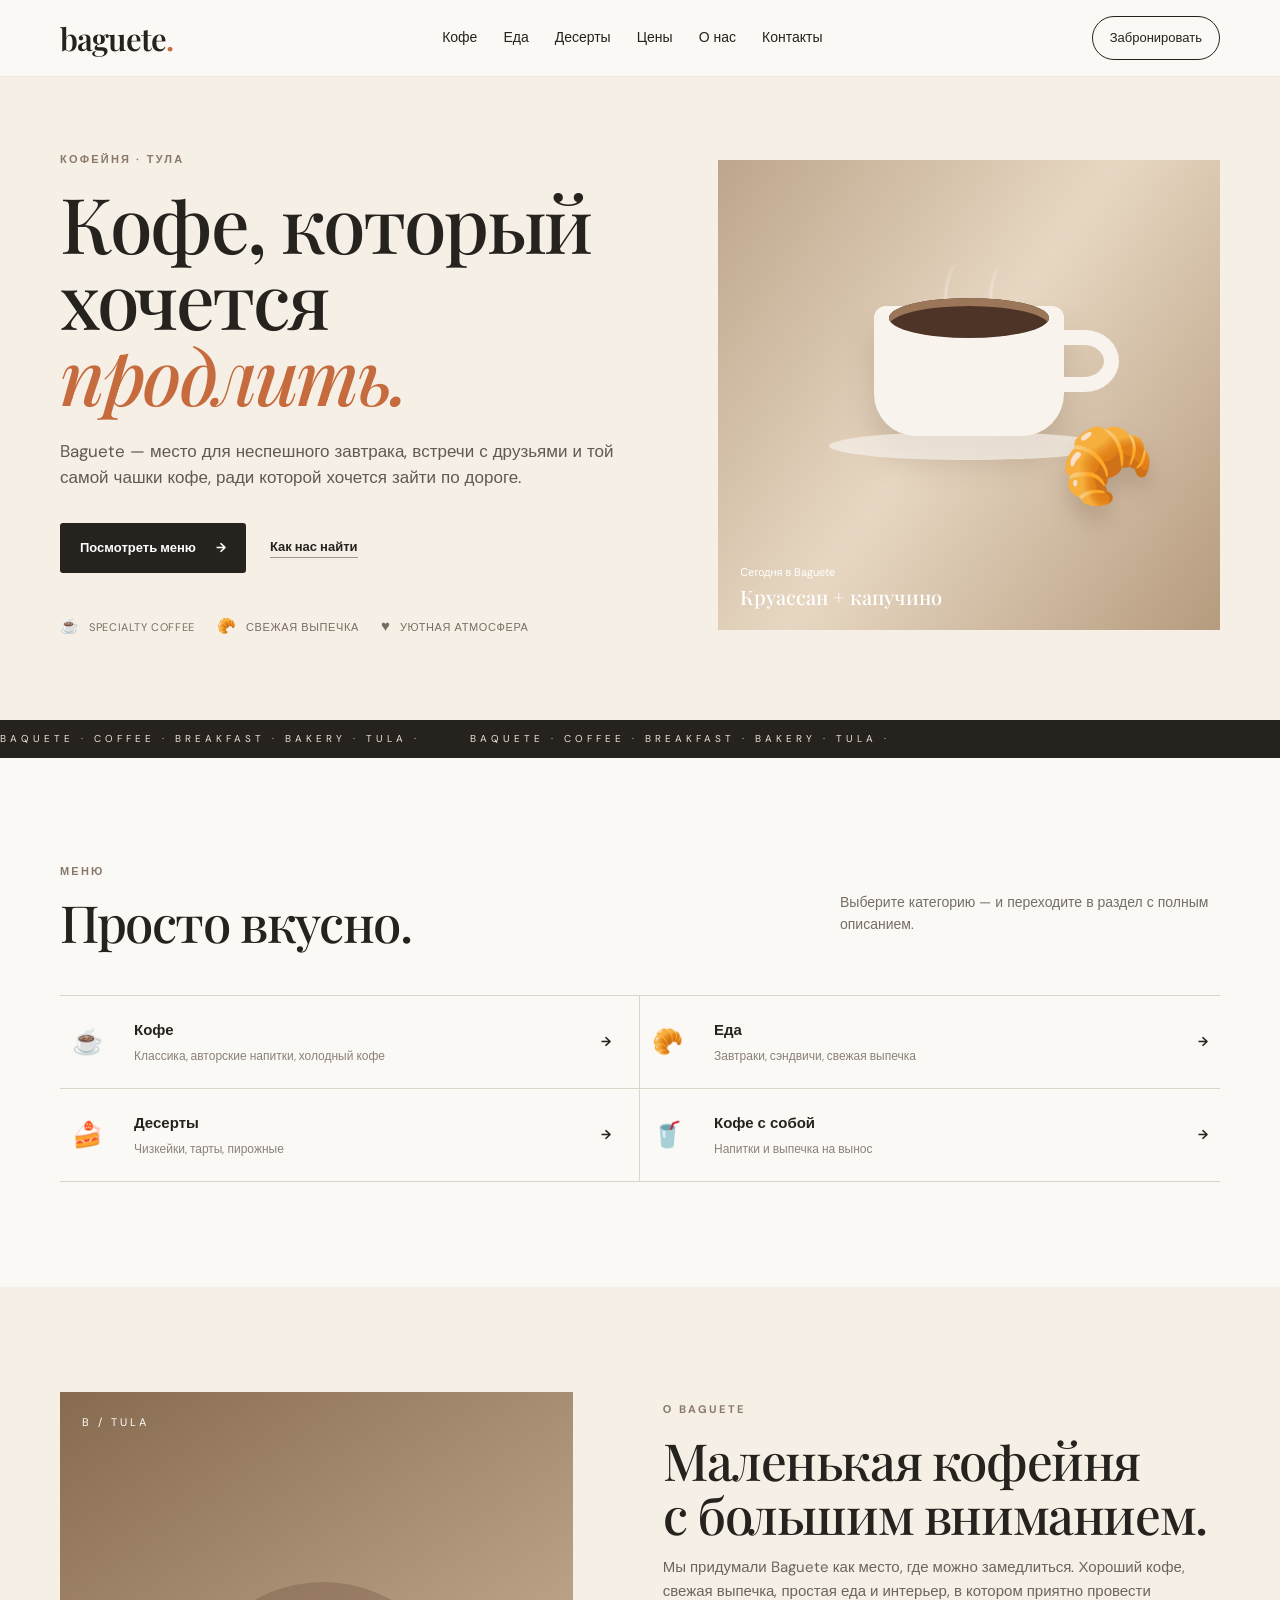
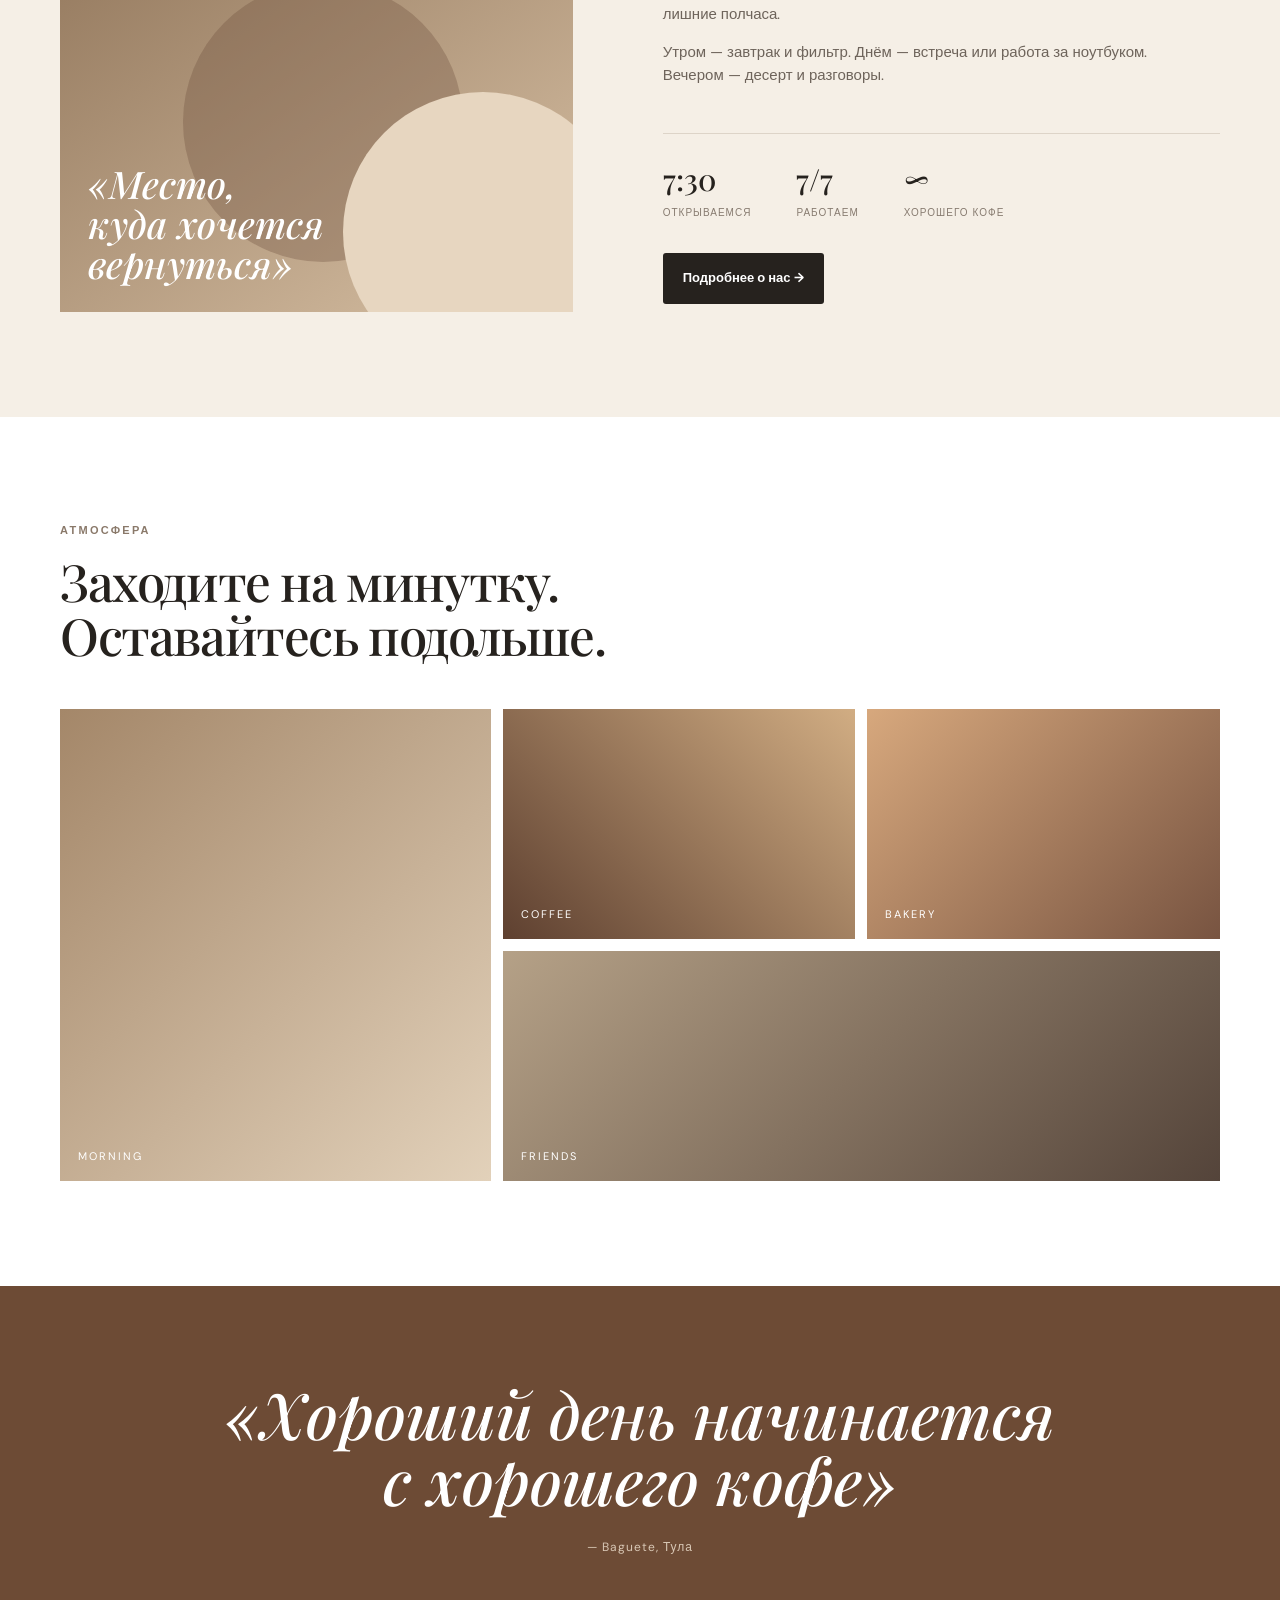
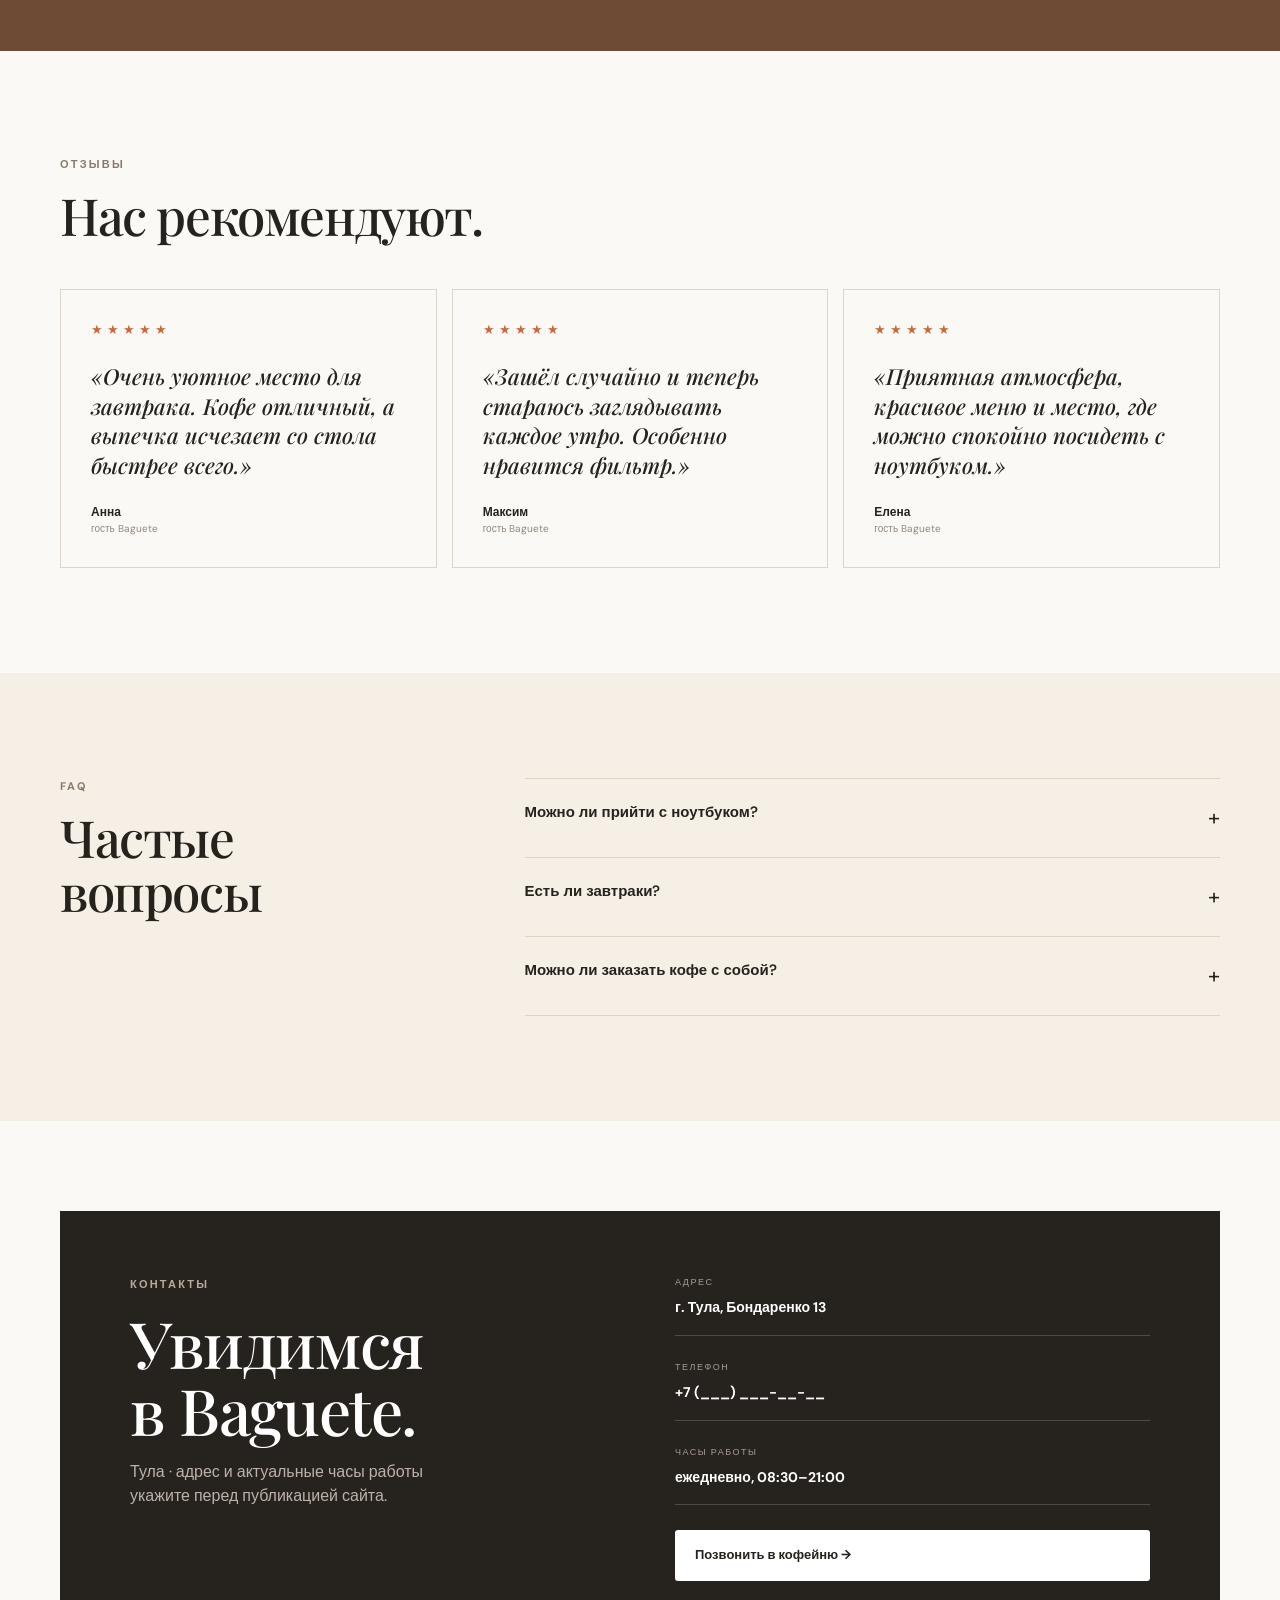
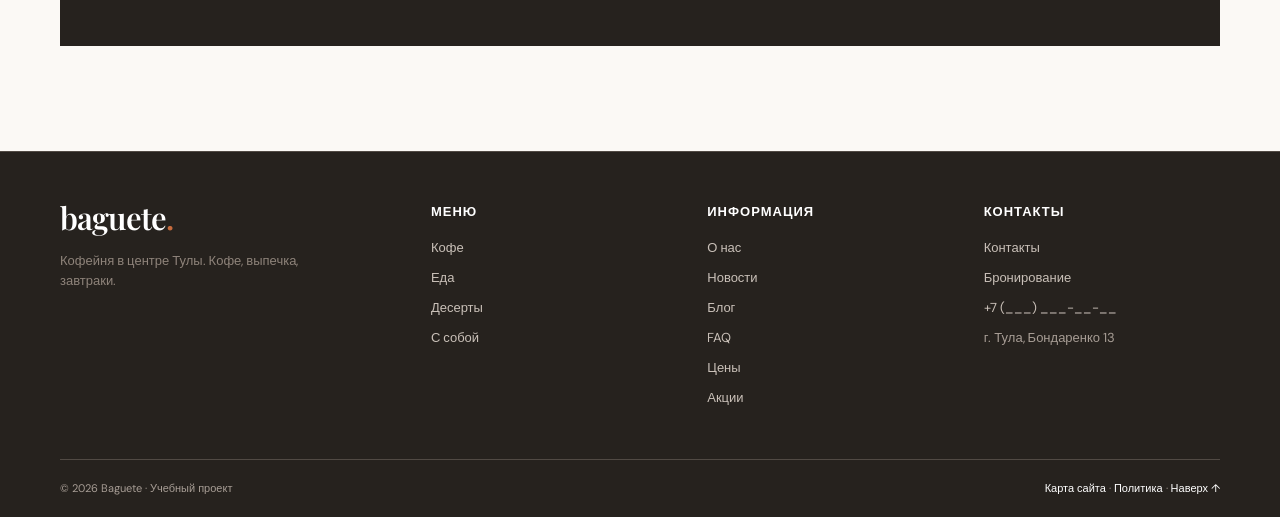
==== commit b86ec577: "Update index.html" ====
--- a/index.html
+++ b/index.html
@@ -122,8 +122,31 @@
 
   <section class="section gallery" id="gallery">
     <div class="container">
-      <div class="section-head"><div><p class="eyebrow">атмосфера</p><h2>Заходите на минутку.<br>Оставайтесь подольше.
-      <div class="gallery-grid"><div class="g g1"><span>morning</span></div><div class="g g2"><span>coffee</span></div><div class="g g3"><span>bakery</span></div><div class="g g4"><span>friends</span></div></div>
+      <div class="section-head">
+        <div>
+          <p class="eyebrow">атмосфера</p>
+          <h2>Заходите на минутку.<br>Оставайтесь подольше.</h2>
+        </div>
+      </div>
+
+      <div class="gallery-grid">
+        <div class="g g1">
+          <img src="images/gallery-1.jpg" alt="Утро в кофейне Baguete">
+          <span>morning</span>
+        </div>
+        <div class="g g2">
+          <img src="images/gallery-2.jpg" alt="Кофе в Baguete">
+          <span>coffee</span>
+        </div>
+        <div class="g g3">
+          <img src="images/gallery-3.jpg" alt="Свежая выпечка в Baguete">
+          <span>bakery</span>
+        </div>
+        <div class="g g4">
+          <img src="images/gallery-4.jpg" alt="Друзья в кофейне Baguete">
+          <span>friends</span>
+        </div>
+      </div>
     </div>
   </section>
 
